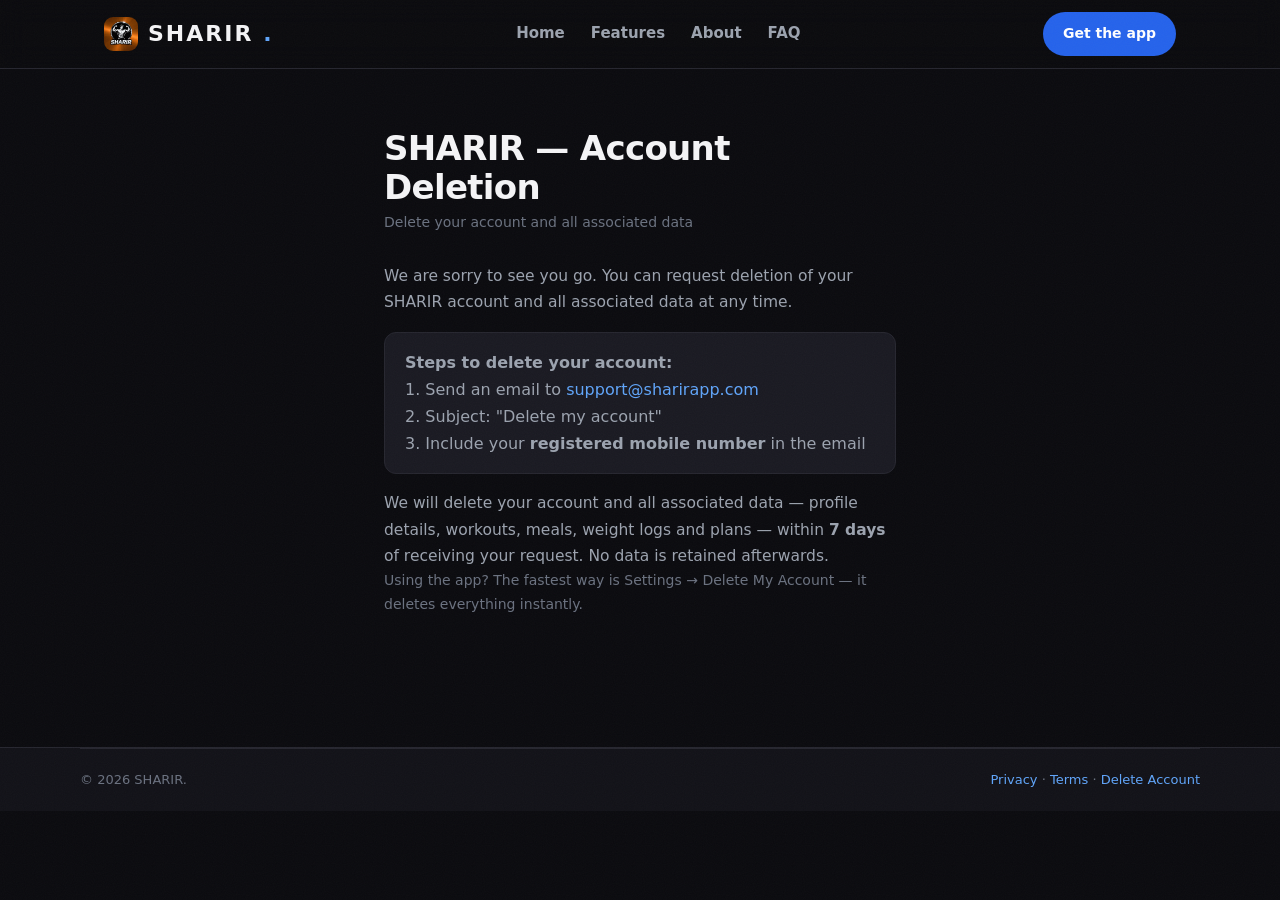
==== delete-account.html @ 0275dbb3 "SHARIR website — landing, features, about, terms, privacy policy, account deletion" ====
<!doctype html>
<html lang="en">
<head>
<meta charset="UTF-8" />
<meta name="viewport" content="width=device-width, initial-scale=1.0" />
<title>SHARIR — Delete Account</title>
<meta name="theme-color" content="#0b0b0f" />
<link rel="icon" type="image/png" href="assets/favicon.png" />
<link rel="stylesheet" href="styles.css" />
</head>
<body>
<div class="scroll-progress"></div>

<nav>
  <div class="wrap nav-inner">
    <a class="brand" href="index.html">
      <img src="assets/logo.png" alt="SHARIR logo" />
      SHARIR<span>.</span>
    </a>
    <button class="nav-toggle" onclick="document.querySelector('.nav-links').classList.toggle('open')">☰</button>
    <div class="nav-links">
      <a href="index.html">Home</a>
      <a href="features.html">Features</a>
      <a href="about.html">About</a>
      <a href="index.html#faq">FAQ</a>
    </div>
    <a class="nav-cta" href="index.html#download">Get the app</a>
  </div>
</nav>

<div class="wrap legal" style="max-width:560px">
  <h1>SHARIR — Account Deletion</h1>
  <div class="updated">Delete your account and all associated data</div>

  <p>We are sorry to see you go. You can request deletion of your SHARIR account and all associated data at any time.</p>

  <div class="box">
    <b>Steps to delete your account:</b><br />
    1. Send an email to <a href="mailto:support@sharirapp.com">support@sharirapp.com</a><br />
    2. Subject: "Delete my account"<br />
    3. Include your <b>registered mobile number</b> in the email
  </div>

  <p>We will delete your account and all associated data — profile details, workouts, meals, weight logs and plans — within <b>7 days</b> of receiving your request. No data is retained afterwards.</p>

  <p style="color:var(--muted2); font-size:14px">Using the app? The fastest way is Settings → Delete My Account — it deletes everything instantly.</p>
</div>

<footer>
  <div class="wrap foot-bottom" style="border-top:1px solid var(--border)">
    <span>© 2026 SHARIR.</span>
    <span><a href="privacy-policy.html">Privacy</a> · <a href="terms.html">Terms</a> · <a href="delete-account.html">Delete Account</a></span>
  </div>
</footer>

<script src="script.js"></script>
</body>
</html>
---- styles.css ----
/* ============================================================
   SHARIR — marketing website (multipage, dark, no frameworks)
   ============================================================ */
:root {
  --bg: #0b0b0f;
  --surface: #121218;
  --surface2: #1a1a22;
  --surface3: #23232c;
  --border: #26262f;
  --text: #f4f4f6;
  --muted: #9ca3af;
  --muted2: #6b7280;
  --brand: #2563eb;
  --brand2: #60a5fa;
  --green: #10b981;
  --amber: #f59e0b;
  --red: #ef4444;
  --radius: 16px;
}

* { margin: 0; padding: 0; box-sizing: border-box; }
html { scroll-behavior: smooth; }
body {
  background: var(--bg);
  color: var(--text);
  font-family: "Inter", "Segoe UI", system-ui, -apple-system, sans-serif;
  line-height: 1.7;
  -webkit-font-smoothing: antialiased;
}
img { max-width: 100%; }
a { color: var(--brand2); text-decoration: none; }
.wrap { max-width: 1120px; margin: 0 auto; padding: 0 24px; }

h1, h2, h3 { line-height: 1.15; letter-spacing: -0.02em; }
h1 { font-size: clamp(38px, 6vw, 64px); font-weight: 900; }
h2 { font-size: clamp(28px, 4vw, 42px); font-weight: 900; }
h3 { font-size: 20px; font-weight: 800; }
.accent { color: var(--brand2); }
.green { color: var(--green); }

.lead { color: var(--muted); font-size: 18px; max-width: 560px; }
.section { padding: 88px 0; }
.section-head { max-width: 640px; margin-bottom: 48px; }
.section-head p { color: var(--muted); margin-top: 12px; font-size: 17px; }
.kicker {
  display: inline-block; font-size: 12px; font-weight: 800; letter-spacing: 2px;
  text-transform: uppercase; color: var(--brand2); margin-bottom: 12px;
}

/* ---------------- buttons ---------------- */
.btn {
  display: inline-flex; align-items: center; gap: 10px; justify-content: center;
  padding: 15px 28px; border-radius: 14px; font-weight: 800; font-size: 16px;
  border: 1px solid transparent; cursor: pointer; transition: transform 0.15s ease, box-shadow 0.15s ease;
}
.btn:hover { transform: translateY(-2px); }
.btn-primary { background: var(--brand); color: #fff; box-shadow: 0 8px 30px rgba(37, 99, 235, 0.35); }
.btn-ghost { background: transparent; color: var(--text); border-color: var(--border); }
.btn-green { background: var(--green); color: #06120c; box-shadow: 0 8px 30px rgba(16, 185, 129, 0.3); }
.btn-row { display: flex; gap: 14px; flex-wrap: wrap; }

/* ---------------- nav ---------------- */
nav {
  position: sticky; top: 0; z-index: 50;
  background: rgba(11, 11, 15, 0.82); backdrop-filter: blur(14px);
  border-bottom: 1px solid var(--border);
}
.nav-inner { display: flex; align-items: center; justify-content: space-between; height: 68px; gap: 24px; }
.brand { display: flex; align-items: center; gap: 10px; font-size: 22px; font-weight: 900; color: var(--text); letter-spacing: 2px; }
.brand img { width: 34px; height: 34px; border-radius: 9px; }
.brand span { color: var(--brand2); }
.nav-links { display: flex; gap: 26px; }
.nav-links a { color: var(--muted); font-weight: 600; font-size: 15px; }
.nav-links a:hover, .nav-links a.active { color: var(--text); }
.nav-cta {
  background: var(--brand); color: #fff; font-weight: 800; font-size: 14px;
  padding: 10px 20px; border-radius: 999px; white-space: nowrap;
}
.nav-toggle { display: none; background: none; border: none; color: var(--text); font-size: 26px; cursor: pointer; }

/* ---------------- hero ---------------- */
.hero { padding: 90px 0 70px; overflow: hidden; position: relative; }
.hero::before {
  content: ""; position: absolute; top: -200px; left: 50%; transform: translateX(-50%);
  width: 900px; height: 500px; border-radius: 50%;
  background: radial-gradient(closest-side, rgba(37, 99, 235, 0.22), transparent);
  pointer-events: none;
}
.hero-grid { display: grid; grid-template-columns: 1.1fr 1fr; gap: 56px; align-items: center; position: relative; }
.pill {
  display: inline-flex; align-items: center; gap: 8px;
  background: rgba(37, 99, 235, 0.14); border: 1px solid rgba(96, 165, 250, 0.35);
  color: var(--brand2); font-size: 13px; font-weight: 700;
  padding: 7px 16px; border-radius: 999px; margin-bottom: 22px;
}
.hero .lead { margin: 20px 0 32px; }
.hero-phones { display: flex; gap: 0; justify-content: center; align-items: center; min-height: 560px; padding: 0 12px; }

/* ---------------- stats strip ---------------- */
.stats { border-top: 1px solid var(--border); border-bottom: 1px solid var(--border); background: var(--surface); }
.stats-grid { display: grid; grid-template-columns: repeat(4, 1fr); }
.stat { padding: 34px 20px; text-align: center; border-left: 1px solid var(--border); }
.stat:first-child { border-left: none; }
.stat b { display: block; font-size: 30px; font-weight: 900; color: var(--text); }
.stat span { color: var(--muted); font-size: 14px; }

/* ---------------- how it works ---------------- */
.steps { display: grid; grid-template-columns: repeat(3, 1fr); gap: 22px; }
.step {
  background: var(--surface); border: 1px solid var(--border); border-radius: var(--radius);
  padding: 30px 26px; position: relative;
}
.step-num {
  width: 44px; height: 44px; border-radius: 12px; background: rgba(37, 99, 235, 0.15);
  color: var(--brand2); font-weight: 900; font-size: 20px;
  display: flex; align-items: center; justify-content: center; margin-bottom: 18px;
}
.step h3 { margin-bottom: 8px; }
.step p { color: var(--muted); font-size: 15px; }

/* ---------------- feature split sections ---------------- */
.feature-split { display: grid; grid-template-columns: 1fr 1fr; gap: 60px; align-items: center; }
.feature-split.reverse .f-copy { order: 2; }
.f-copy .kicker { margin-bottom: 6px; }
.f-copy h2 { margin-bottom: 16px; }
.f-copy p { color: var(--muted); font-size: 17px; }
.f-points { margin-top: 22px; display: flex; flex-direction: column; gap: 12px; list-style: none; }
.f-points li { display: flex; gap: 12px; align-items: flex-start; color: var(--muted); font-size: 15.5px; }
.f-points li::before {
  content: "✓"; color: var(--green); font-weight: 900; flex-shrink: 0; margin-top: 1px;
}
.feature-split + .feature-split { margin-top: 96px; }

/* ---------------- cards grid (features page) ---------------- */
.cards { display: grid; grid-template-columns: repeat(3, 1fr); gap: 22px; }
.card {
  background: var(--surface); border: 1px solid var(--border); border-radius: var(--radius);
  padding: 28px 24px; transition: transform 0.15s ease, border-color 0.15s ease;
}
.card:hover { transform: translateY(-4px); border-color: rgba(96, 165, 250, 0.45); }
.card .icon {
  width: 48px; height: 48px; border-radius: 13px; font-size: 22px;
  background: rgba(37, 99, 235, 0.15); display: flex; align-items: center; justify-content: center;
  margin-bottom: 18px;
}
.card h3 { margin-bottom: 8px; }
.card p { color: var(--muted); font-size: 15px; }
.cards.wide { grid-template-columns: repeat(2, 1fr); }

/* ---------------- FAQ ---------------- */
.faq { max-width: 760px; }
.faq details {
  background: var(--surface); border: 1px solid var(--border); border-radius: 14px;
  padding: 20px 24px; margin-bottom: 12px;
}
.faq summary { font-weight: 700; cursor: pointer; font-size: 16.5px; list-style: none; display: flex; justify-content: space-between; align-items: center; gap: 12px; }
.faq summary::-webkit-details-marker { display: none; }
.faq summary::after { content: "+"; color: var(--brand2); font-size: 22px; font-weight: 400; }
.faq details[open] summary::after { content: "–"; }
.faq details p { color: var(--muted); margin-top: 12px; font-size: 15px; }

/* ---------------- CTA band ---------------- */
.cta-band {
  background: linear-gradient(140deg, rgba(37, 99, 235, 0.25), rgba(16, 185, 129, 0.12));
  border: 1px solid rgba(96, 165, 250, 0.35); border-radius: 24px;
  padding: 60px 48px; text-align: center;
}
.cta-band h2 { margin-bottom: 12px; }
.cta-band p { color: var(--muted); max-width: 520px; margin: 0 auto 28px; }
.store-note { margin-top: 18px; color: var(--muted2); font-size: 13.5px; }

/* ---------------- footer ---------------- */
footer { border-top: 1px solid var(--border); background: var(--surface); margin-top: 40px; }
.foot-grid { display: grid; grid-template-columns: 2fr 1fr 1fr 1fr; gap: 32px; padding: 56px 0 40px; }
.foot-grid h4 { font-size: 13px; letter-spacing: 1.5px; text-transform: uppercase; color: var(--muted); margin-bottom: 14px; }
.foot-grid a { display: block; color: var(--muted); font-size: 14.5px; margin-bottom: 10px; }
.foot-grid a:hover { color: var(--text); }
.foot-brand { display: flex; align-items: center; gap: 10px; font-size: 20px; font-weight: 900; letter-spacing: 2px; color: var(--text); margin-bottom: 12px; }
.foot-brand img { width: 30px; height: 30px; border-radius: 8px; }
.foot-desc { color: var(--muted); font-size: 14.5px; max-width: 300px; }
.foot-bottom { border-top: 1px solid var(--border); padding: 20px 0; display: flex; justify-content: space-between; gap: 12px; flex-wrap: wrap; color: var(--muted2); font-size: 13px; }

/* ---------------- legal pages ---------------- */
.legal { max-width: 760px; padding: 60px 24px 90px; }
.legal h1 { font-size: 34px; margin-bottom: 4px; }
.legal .updated { color: var(--muted2); font-size: 14px; margin-bottom: 28px; }
.legal h2 { color: var(--brand2); font-size: 19px; margin: 32px 0 8px; }
.legal p, .legal li { color: var(--muted); font-size: 15.5px; }
.legal ul { padding-left: 22px; margin: 8px 0; }
.legal li { margin-bottom: 6px; }
.legal .box {
  background: var(--surface2); border: 1px solid var(--border); border-radius: 12px;
  padding: 16px 20px; margin: 16px 0; color: var(--muted);
}

/* ============================================================
   PHONE MOCKUPS (app UI recreated in CSS — mirrors the real app)
   ============================================================ */
.phone {
  width: 280px; background: #050508; border: 10px solid #1c1c24; border-radius: 44px;
  box-shadow: 0 30px 80px rgba(0, 0, 0, 0.6), 0 0 0 1px #2a2a35;
  overflow: hidden; flex-shrink: 0; position: relative;
}
.phone::before { /* notch */
  content: ""; position: absolute; top: 8px; left: 50%; transform: translateX(-50%);
  width: 90px; height: 22px; background: #1c1c24; border-radius: 12px; z-index: 5;
}
.screen { background: var(--bg); padding: 40px 14px 18px; min-height: 540px; display: flex; flex-direction: column; gap: 12px; }
.app-status { display: flex; justify-content: space-between; color: var(--muted2); font-size: 10px; padding: 0 6px; margin-bottom: 2px; }
.app-title { font-size: 22px; font-weight: 900; }
.app-sub { color: var(--muted2); font-size: 11px; margin-top: -8px; }

.app-card {
  background: var(--surface2); border: 1px solid var(--border); border-radius: 14px; padding: 12px 14px;
}
.app-row { display: flex; align-items: center; gap: 10px; }
.app-row .grow { flex: 1; }

.streak-card {
  background: linear-gradient(120deg, rgba(37, 99, 235, 0.35), rgba(16, 185, 129, 0.18));
  border: 1px solid rgba(96, 165, 250, 0.4);
}
.streak-card .flame { font-size: 26px; }
.streak-card b { font-size: 16px; display: block; }
.streak-card span { color: var(--muted); font-size: 11.5px; }

.tiles { display: grid; grid-template-columns: repeat(4, 1fr); gap: 8px; }
.tile { background: var(--surface2); border: 1px solid var(--border); border-radius: 10px; padding: 8px 4px; text-align: center; }
.tile b { font-size: 13px; display: block; font-weight: 900; }
.tile span { font-size: 9px; color: var(--muted2); }
.t-blue { color: var(--brand2); } .t-green { color: var(--green); } .t-amber { color: var(--amber); } .t-red { color: var(--red); }

.day-chips { display: flex; gap: 6px; overflow: hidden; }
.chip {
  min-width: 30px; height: 30px; border-radius: 999px; background: var(--surface2);
  border: 1px solid var(--border); color: var(--muted2); font-size: 11px; font-weight: 800;
  display: flex; align-items: center; justify-content: center;
}
.chip.on { background: var(--brand); border-color: var(--brand); color: #fff; }

.ex-row { display: flex; align-items: center; gap: 10px; padding: 9px 0; border-top: 1px solid var(--border); }
.ex-thumb { width: 34px; height: 34px; border-radius: 9px; background: var(--surface3); display: flex; align-items: center; justify-content: center; font-size: 15px; flex-shrink: 0; }
.ex-name { font-size: 12.5px; font-weight: 700; }
.ex-meta { font-size: 10.5px; color: var(--muted2); }
.app-btn {
  background: var(--brand); color: #fff; border-radius: 999px; font-size: 12px; font-weight: 800;
  padding: 8px 16px; display: inline-flex; align-items: center; gap: 6px; justify-content: center;
}
.app-btn.green { background: var(--green); color: #06120c; }
.app-tag { font-size: 9px; font-weight: 800; letter-spacing: 1.5px; color: var(--green); }

/* scan mockup */
.camera {
  position: relative; border-radius: 16px; overflow: hidden; flex: 1; min-height: 220px;
  background:
    radial-gradient(circle at 30% 25%, rgba(245, 158, 11, 0.5), transparent 42%),
    radial-gradient(circle at 72% 62%, rgba(239, 68, 68, 0.45), transparent 45%),
    radial-gradient(circle at 45% 80%, rgba(16, 185, 129, 0.4), transparent 40%),
    #15151c;
  border: 1px solid var(--border);
}
.viewfinder { position: absolute; inset: 18% 14%; }
.viewfinder i { position: absolute; width: 22px; height: 22px; border: 3px solid #fff; opacity: 0.9; }
.viewfinder i:nth-child(1) { top: 0; left: 0; border-right: none; border-bottom: none; border-radius: 6px 0 0 0; }
.viewfinder i:nth-child(2) { top: 0; right: 0; border-left: none; border-bottom: none; border-radius: 0 6px 0 0; }
.viewfinder i:nth-child(3) { bottom: 0; left: 0; border-right: none; border-top: none; border-radius: 0 0 0 6px; }
.viewfinder i:nth-child(4) { bottom: 0; right: 0; border-left: none; border-top: none; border-radius: 0 0 6px 0; }
.scan-label {
  position: absolute; bottom: 12px; left: 50%; transform: translateX(-50%);
  background: rgba(0, 0, 0, 0.55); color: #fff; font-size: 10.5px; font-weight: 700;
  padding: 6px 14px; border-radius: 999px; backdrop-filter: blur(6px); white-space: nowrap;
}
.food-item { display: flex; justify-content: space-between; font-size: 12px; padding: 6px 0; border-top: 1px solid var(--border); }
.food-item b { color: var(--text); }
.food-item span { color: var(--muted2); }

/* progress mockup */
.bars { display: flex; align-items: flex-end; gap: 8px; height: 130px; padding: 8px 4px 0; }
.bars i {
  flex: 1; border-radius: 6px 6px 2px 2px;
  background: linear-gradient(180deg, var(--brand2), rgba(37, 99, 235, 0.35));
}
.bars i.hi { background: linear-gradient(180deg, var(--green), rgba(16, 185, 129, 0.3)); }
.bar-labels { display: flex; gap: 8px; color: var(--muted2); font-size: 9px; }
.bar-labels span { flex: 1; text-align: center; }
.big-stat { display: flex; gap: 10px; }
.big-stat .app-card { flex: 1; text-align: center; }
.big-stat b { font-size: 20px; font-weight: 900; display: block; }
.big-stat span { font-size: 10px; color: var(--muted2); }

/* hero phone stack (fan transforms live on the tilt wrappers) */
.p1-wrap { transform: rotate(-8deg) translateY(26px) scale(0.88); z-index: 1; margin-right: -30px; }
.p2-wrap { transform: translateY(-14px); z-index: 2; }
.p3-wrap { transform: rotate(8deg) translateY(26px) scale(0.88); z-index: 1; margin-left: -30px; }

/* ---------------- responsive ---------------- */
@media (max-width: 960px) {
  .hero-grid { grid-template-columns: 1fr; gap: 40px; }
  .hero-phones { min-height: 0; flex-wrap: wrap; gap: 20px; }
  .p1-wrap, .p3-wrap { display: none; }
  .feature-split { grid-template-columns: 1fr; gap: 36px; }
  .feature-split.reverse .f-copy { order: 0; }
  .steps, .cards { grid-template-columns: 1fr 1fr; }
  .stats-grid { grid-template-columns: 1fr 1fr; }
  .stat:nth-child(3) { border-left: none; }
  .stat { border-top: 1px solid var(--border); }
  .stat:nth-child(-n+2) { border-top: none; }
  .foot-grid { grid-template-columns: 1fr 1fr; }
}
@media (max-width: 640px) {
  .nav-links {
    display: none; position: absolute; top: 68px; left: 0; right: 0;
    background: var(--surface); border-bottom: 1px solid var(--border);
    flex-direction: column; padding: 18px 24px; gap: 16px;
  }
  .nav-links.open { display: flex; }
  .nav-toggle { display: block; }
  .steps, .cards, .cards.wide { grid-template-columns: 1fr; }
  .section { padding: 64px 0; }
  .cta-band { padding: 44px 24px; }
}

/* ============================================================
   2026 TREND PACK — aurora, marquee, bento, reveal, tilt,
   spotlight cards, counters, comparison, testimonials, noise
   ============================================================ */

/* ---- subtle grain overlay (depth trend) ---- */
body::after {
  content: ""; position: fixed; inset: 0; z-index: 9999; pointer-events: none; opacity: 0.032;
  background-image: url("data:image/svg+xml,%3Csvg xmlns='http://www.w3.org/2000/svg' width='160' height='160'%3E%3Cfilter id='n'%3E%3CfeTurbulence type='fractalNoise' baseFrequency='0.9' numOctaves='2'/%3E%3C/filter%3E%3Crect width='160' height='160' filter='url(%23n)'/%3E%3C/svg%3E");
}

/* ---- scroll progress bar ---- */
.scroll-progress {
  position: fixed; top: 0; left: 0; height: 3px; width: 0; z-index: 100;
  background: linear-gradient(90deg, var(--brand), var(--green));
  transition: width 0.1s linear;
}

/* ---- aurora blobs (animated gradient background trend) ---- */
.aurora { position: absolute; inset: 0; overflow: hidden; pointer-events: none; }
.aurora i {
  position: absolute; border-radius: 50%; filter: blur(70px); opacity: 0.85; will-change: transform;
}
.aurora i:nth-child(1) {
  width: 480px; height: 480px; top: -180px; left: 8%;
  background: radial-gradient(circle, rgba(37, 99, 235, 0.8), transparent 65%);
  animation: drift1 16s ease-in-out infinite alternate;
}
.aurora i:nth-child(2) {
  width: 420px; height: 420px; top: 30%; right: 4%;
  background: radial-gradient(circle, rgba(16, 185, 129, 0.8), transparent 65%);
  animation: drift2 20s ease-in-out infinite alternate;
}
.aurora i:nth-child(3) {
  width: 300px; height: 300px; bottom: -100px; left: 40%;
  background: radial-gradient(circle, rgba(96, 165, 250, 0.55), transparent 65%);
  animation: drift1 24s ease-in-out infinite alternate-reverse;
}
@keyframes drift1 { from { transform: translate(0, 0) scale(1); } to { transform: translate(60px, 40px) scale(1.15); } }
@keyframes drift2 { from { transform: translate(0, 0) scale(1.1); } to { transform: translate(-70px, -30px) scale(0.95); } }

/* ---- marquee strip ---- */
.marquee { overflow: hidden; border-top: 1px solid var(--border); border-bottom: 1px solid var(--border); background: var(--surface); }
.marquee-track { display: flex; gap: 48px; width: max-content; padding: 16px 0; animation: marquee 28s linear infinite; }
.marquee:hover .marquee-track { animation-play-state: paused; }
.marquee-track span {
  display: inline-flex; align-items: center; gap: 12px; white-space: nowrap;
  color: var(--muted); font-weight: 800; font-size: 14px; letter-spacing: 2.5px; text-transform: uppercase;
}
.marquee-track span::after { content: "✦"; color: var(--brand2); font-size: 11px; }
@keyframes marquee { from { transform: translateX(0); } to { transform: translateX(-50%); } }

/* ---- scroll reveal ---- */
.reveal { opacity: 0; transform: translateY(26px); transition: opacity 0.7s cubic-bezier(0.2, 0.6, 0.2, 1), transform 0.7s cubic-bezier(0.2, 0.6, 0.2, 1); }
.reveal.in { opacity: 1; transform: none; }

/* ---- bento grid ---- */
.bento { display: grid; grid-template-columns: repeat(4, 1fr); gap: 18px; }
.bento .card { margin: 0; }
.bento .b-wide { grid-column: span 2; }
.bento .b-tall { grid-row: span 2; display: flex; flex-direction: column; justify-content: center; }
@media (max-width: 960px) { .bento { grid-template-columns: repeat(2, 1fr); } .bento .b-wide { grid-column: span 2; } }
@media (max-width: 640px) { .bento { grid-template-columns: 1fr; } .bento .b-wide, .bento .b-tall { grid-column: span 1; grid-row: span 1; } }

/* ---- spotlight glow cards ---- */
.card { position: relative; overflow: hidden; }
.card::before {
  content: ""; position: absolute; inset: 0; opacity: 0; transition: opacity 0.3s ease; pointer-events: none;
  background: radial-gradient(420px circle at var(--mx, 50%) var(--my, 50%), rgba(96, 165, 250, 0.14), transparent 45%);
}
.card:hover::before { opacity: 1; }

/* ---- 3D tilt phones ---- */
.tilt-wrap { perspective: 1200px; }
.tilt { transition: transform 0.25s ease; transform-style: preserve-3d; }

/* ---- testimonials ---- */
.quotes { display: grid; grid-template-columns: repeat(3, 1fr); gap: 22px; }
.quote {
  background: var(--surface); border: 1px solid var(--border); border-radius: var(--radius);
  padding: 26px 24px; display: flex; flex-direction: column; gap: 16px;
}
.quote .stars { color: var(--amber); letter-spacing: 3px; font-size: 15px; }
.quote p { color: var(--muted); font-size: 15px; font-style: italic; }
.quote .who { display: flex; align-items: center; gap: 12px; margin-top: auto; }
.quote .avatar {
  width: 40px; height: 40px; border-radius: 50%; display: flex; align-items: center; justify-content: center;
  font-weight: 900; font-size: 15px; color: #fff; background: linear-gradient(135deg, var(--brand), var(--green));
}
.quote .who b { display: block; font-size: 14.5px; }
.quote .who span { color: var(--muted2); font-size: 12.5px; }
@media (max-width: 960px) { .quotes { grid-template-columns: 1fr; } }

/* ---- comparison table ---- */
.compare { width: 100%; border-collapse: separate; border-spacing: 0; }
.compare th, .compare td { padding: 16px 18px; text-align: center; border-bottom: 1px solid var(--border); font-size: 15px; }
.compare th:first-child, .compare td:first-child { text-align: left; color: var(--muted); font-weight: 600; width: 34%; }
.compare thead th { font-size: 13px; letter-spacing: 1px; text-transform: uppercase; color: var(--muted); }
.compare .sharir-col { background: rgba(37, 99, 235, 0.10); border-left: 1px solid var(--border); border-right: 1px solid var(--border); }
.compare thead .sharir-col { color: var(--brand2); font-weight: 900; }
.compare .yes { color: var(--green); font-weight: 900; }
.compare .no { color: var(--muted2); }
.compare tr:last-child td { border-bottom: none; }
.compare-wrap { background: var(--surface); border: 1px solid var(--border); border-radius: var(--radius); overflow-x: auto; }

/* ---- reduced motion: kill all animation ---- */
@media (prefers-reduced-motion: reduce) {
  .aurora i, .marquee-track { animation: none !important; }
  .reveal { opacity: 1 !important; transform: none !important; transition: none !important; }
  .tilt { transform: none !important; }
}

/* ---- centered hero (bold statement style) ---- */
.hero-center { grid-template-columns: 1fr !important; text-align: center; gap: 36px !important; }
.hero-center .hero-copy { max-width: 780px; margin: 0 auto; }
.hero-center .pill { margin-bottom: 18px; }
.hero-center h1 { font-size: clamp(44px, 7vw, 78px); }
.hero-center .lead { margin: 22px auto 34px; }
.hero-center .hero-phones { min-height: 0; margin-top: 8px; }

/* ---- streak insurance feature ---- */
.freeze-badge {
  display: inline-flex; align-items: center; gap: 6px; margin-left: 10px;
  background: rgba(96, 165, 250, 0.18); border: 1px solid rgba(96, 165, 250, 0.4);
  color: var(--brand2); font-size: 11px; font-weight: 800; padding: 4px 10px; border-radius: 999px;
}
.insurance-note { display: flex; align-items: center; gap: 10px; margin-top: 8px; color: var(--muted2); font-size: 11.5px; }

/* fix: keep CTAs clear of the phone fan (no overlap) */
.hero-center .hero-phones { margin-top: 48px !important; position: relative; z-index: 0; }
.hero-center .hero-copy { position: relative; z-index: 2; }
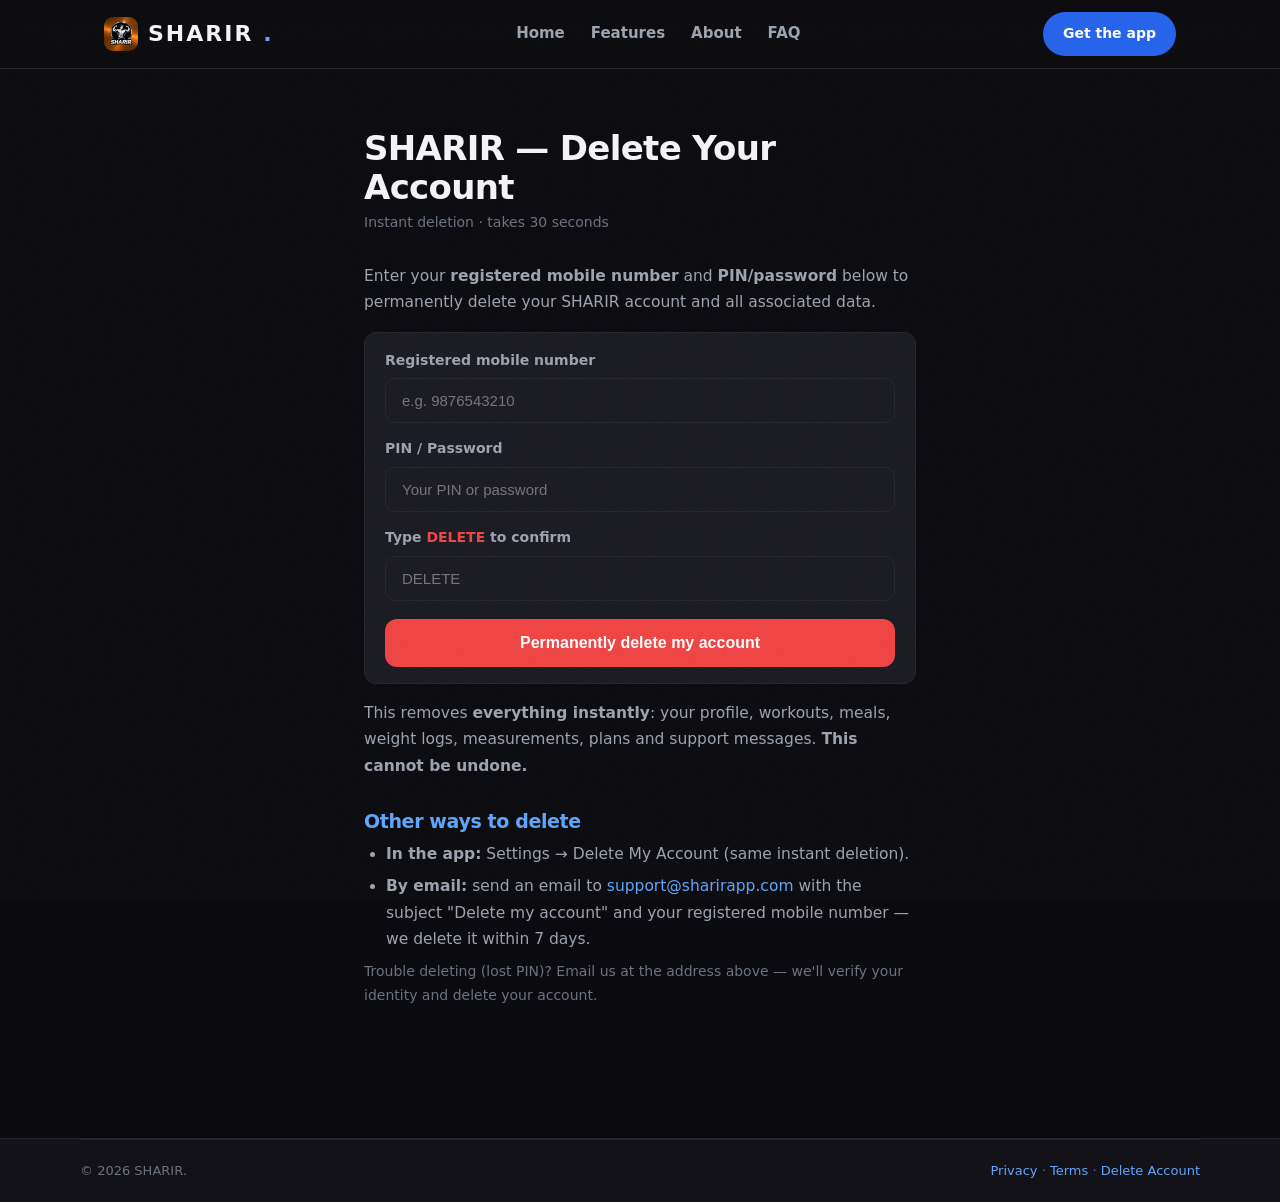
==== commit 161808ea: "delete-account: working web-based account deletion form (phone + PIN, rate-limited API)" ====
--- a/delete-account.html
+++ b/delete-account.html
@@ -7,9 +7,25 @@
 <meta name="theme-color" content="#0b0b0f" />
 <link rel="icon" type="image/png" href="assets/favicon.png" />
 <link rel="stylesheet" href="styles.css" />
+<style>
+  .del-form { display: flex; flex-direction: column; gap: 14px; margin: 18px 0; }
+  .del-form label { color: var(--muted); font-size: 14px; font-weight: 600; display: block; margin-bottom: 6px; }
+  .del-form input {
+    width: 100%; background: var(--surface2); border: 1px solid var(--border); border-radius: 10px;
+    color: var(--text); padding: 13px 16px; font-size: 15px; outline: none;
+  }
+  .del-form input:focus { border-color: var(--brand2); }
+  .del-btn {
+    width: 100%; background: var(--red); color: #fff; font-weight: 800; font-size: 16px;
+    border: none; border-radius: 12px; padding: 15px; cursor: pointer; margin-top: 4px;
+  }
+  .del-btn:disabled { opacity: 0.55; cursor: wait; }
+  .del-msg { border-radius: 10px; padding: 14px 16px; font-size: 14.5px; display: none; line-height: 1.6; }
+  .del-msg.err { display: block; background: rgba(239,68,68,.12); border: 1px solid rgba(239,68,68,.4); color: #fca5a5; }
+  .del-msg.ok { display: block; background: rgba(16,185,129,.12); border: 1px solid rgba(16,185,129,.4); color: #6ee7b7; }
+</style>
 </head>
 <body>
-<div class="scroll-progress"></div>
 
 <nav>
   <div class="wrap nav-inner">
@@ -28,22 +44,38 @@
   </div>
 </nav>
 
-<div class="wrap legal" style="max-width:560px">
-  <h1>SHARIR — Account Deletion</h1>
-  <div class="updated">Delete your account and all associated data</div>
+<div class="wrap legal" style="max-width:600px">
+  <h1>SHARIR — Delete Your Account</h1>
+  <div class="updated">Instant deletion · takes 30 seconds</div>
 
-  <p>We are sorry to see you go. You can request deletion of your SHARIR account and all associated data at any time.</p>
+  <p>Enter your <b>registered mobile number</b> and <b>PIN/password</b> below to permanently delete your SHARIR account and all associated data.</p>
 
-  <div class="box">
-    <b>Steps to delete your account:</b><br />
-    1. Send an email to <a href="mailto:support@sharirapp.com">support@sharirapp.com</a><br />
-    2. Subject: "Delete my account"<br />
-    3. Include your <b>registered mobile number</b> in the email
+  <div class="box del-form" id="delBox">
+    <div>
+      <label for="phone">Registered mobile number</label>
+      <input id="phone" type="tel" placeholder="e.g. 9876543210" maxlength="12" inputmode="numeric" autocomplete="off" />
+    </div>
+    <div>
+      <label for="pin">PIN / Password</label>
+      <input id="pin" type="password" placeholder="Your PIN or password" maxlength="32" />
+    </div>
+    <div>
+      <label for="confirm">Type <b style="color:var(--red)">DELETE</b> to confirm</label>
+      <input id="confirm" type="text" placeholder="DELETE" maxlength="10" autocomplete="off" />
+    </div>
+    <button class="del-btn" id="delBtn" onclick="doDelete()">Permanently delete my account</button>
+    <div class="del-msg" id="delMsg"></div>
   </div>
 
-  <p>We will delete your account and all associated data — profile details, workouts, meals, weight logs and plans — within <b>7 days</b> of receiving your request. No data is retained afterwards.</p>
+  <p>This removes <b>everything instantly</b>: your profile, workouts, meals, weight logs, measurements, plans and support messages. <b>This cannot be undone.</b></p>
 
-  <p style="color:var(--muted2); font-size:14px">Using the app? The fastest way is Settings → Delete My Account — it deletes everything instantly.</p>
+  <h2>Other ways to delete</h2>
+  <ul>
+    <li><b>In the app:</b> Settings → Delete My Account (same instant deletion).</li>
+    <li><b>By email:</b> send an email to <a href="mailto:support@sharirapp.com">support@sharirapp.com</a> with the subject "Delete my account" and your registered mobile number — we delete it within 7 days.</li>
+  </ul>
+
+  <p style="color:var(--muted2); font-size:14px">Trouble deleting (lost PIN)? Email us at the address above — we'll verify your identity and delete your account.</p>
 </div>
 
 <footer>
@@ -53,6 +85,54 @@
   </div>
 </footer>
 
-<script src="script.js"></script>
+<script>
+// Production API. For local testing append ?api=http://localhost:8000 to this page's URL.
+var API_BASE = "https://api.sharirapp.com";
+try {
+  var override = new URLSearchParams(window.location.search).get("api");
+  if (override) API_BASE = override.replace(/\/+$/, "");
+} catch (e) {}
+
+async function doDelete() {
+  var phone = document.getElementById("phone").value.trim();
+  var pin = document.getElementById("pin").value;
+  var confirm = document.getElementById("confirm").value.trim();
+  var btn = document.getElementById("delBtn");
+  var msg = document.getElementById("delMsg");
+
+  msg.className = "del-msg";
+  msg.style.display = "none";
+  if (!phone || phone.replace(/\D/g, "").length < 10) return showErr("Please enter your registered mobile number.");
+  if (!pin) return showErr("Please enter your PIN or password.");
+  if (confirm.toUpperCase() !== "DELETE") return showErr("Please type DELETE in the confirmation box.");
+
+  btn.disabled = true;
+  btn.textContent = "Deleting…";
+  try {
+    var res = await fetch(API_BASE + "/api/account/delete-web", {
+      method: "POST",
+      headers: { "Content-Type": "application/json" },
+      body: JSON.stringify({ phone: phone, pin: pin, confirm: confirm })
+    });
+    var data = {};
+    try { data = await res.json(); } catch (e) {}
+    if (res.ok && data.ok) {
+      msg.className = "del-msg ok";
+      msg.innerHTML = "✅ <b>Your account has been deleted.</b><br/>All your data has been permanently removed. Goodbye — and thank you for trying SHARIR. 💙";
+      document.getElementById("delBox").style.display = "none";
+    } else {
+      var detail = (data && data.detail) ? String(data.detail).replace(/^401\s*/, "").replace(/^4\d\d\s*/, "") : "Something went wrong. Please try again.";
+      showErr(detail);
+    }
+  } catch (e) {
+    showErr("Could not reach the SHARIR server. Check your internet connection and try again.");
+  } finally {
+    btn.disabled = false;
+    btn.textContent = "Permanently delete my account";
+  }
+
+  function showErr(t) { msg.className = "del-msg err"; msg.textContent = t; }
+}
+</script>
 </body>
 </html>
